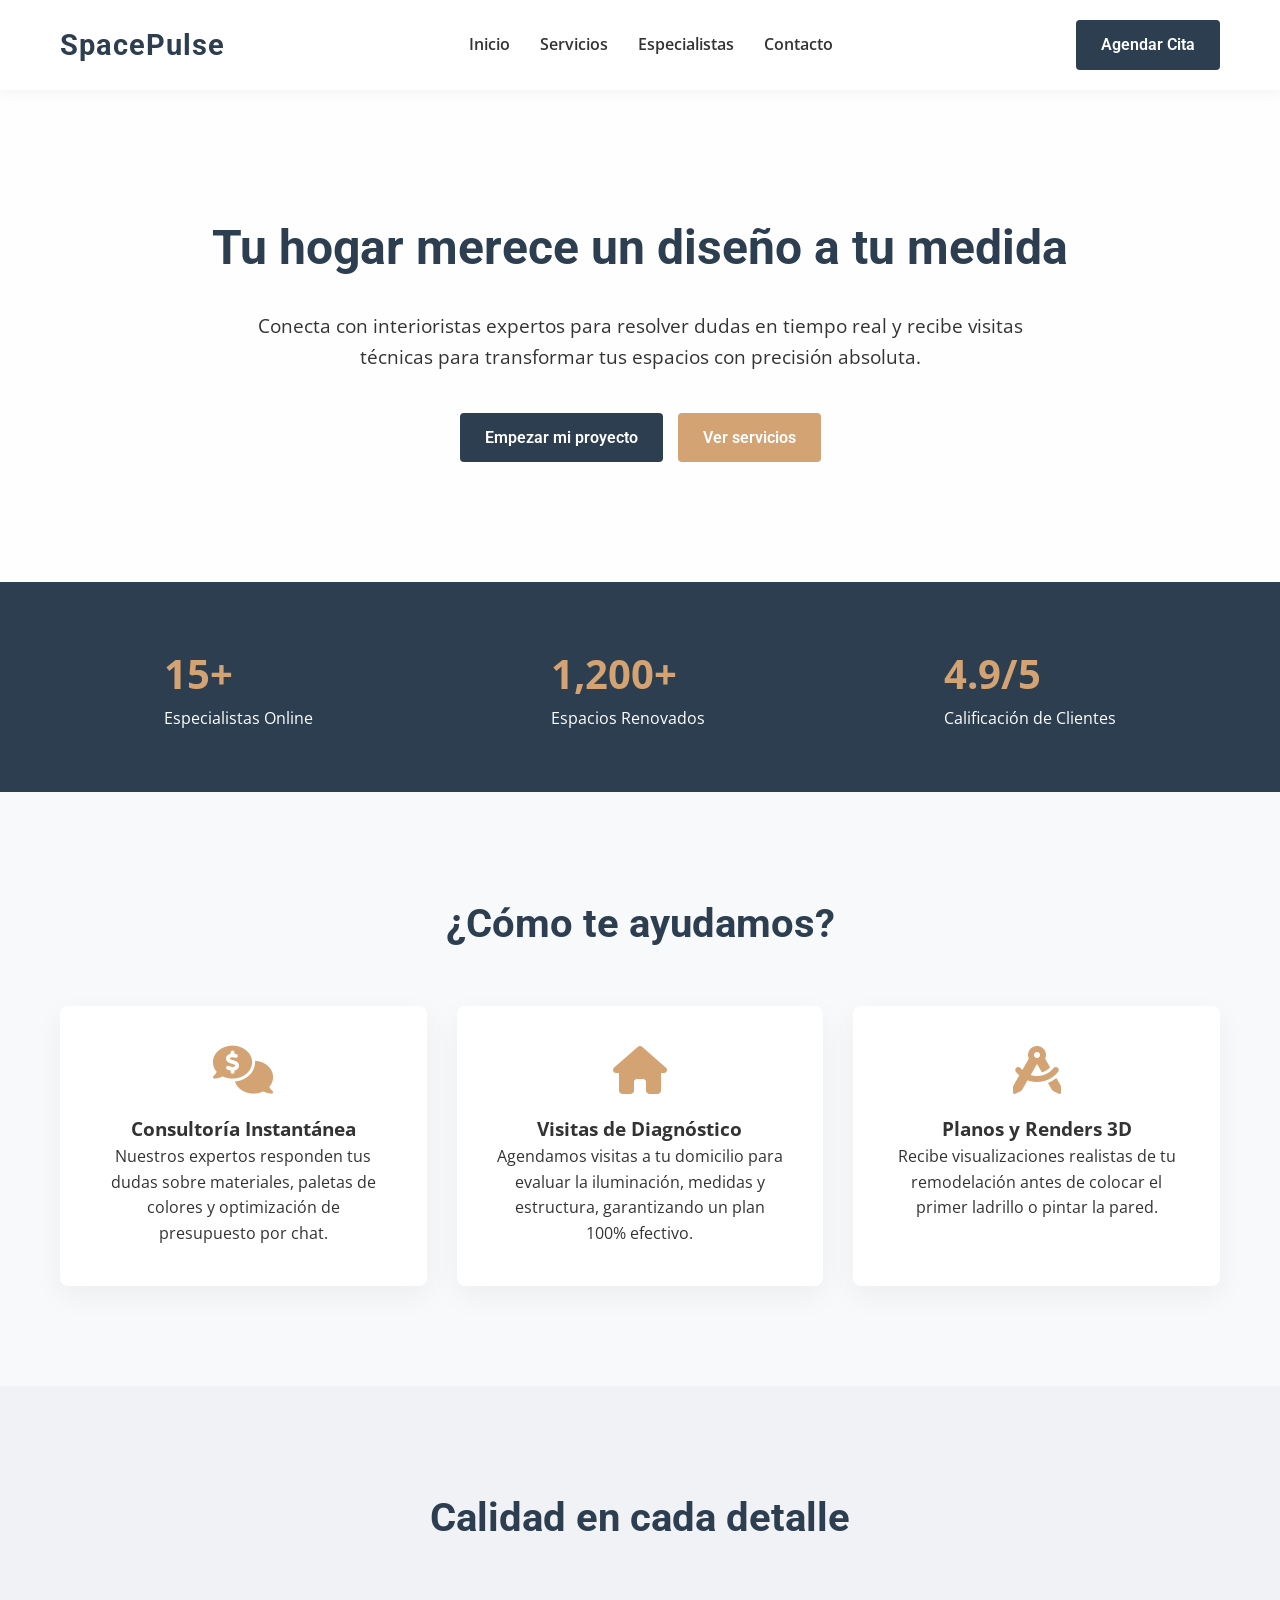
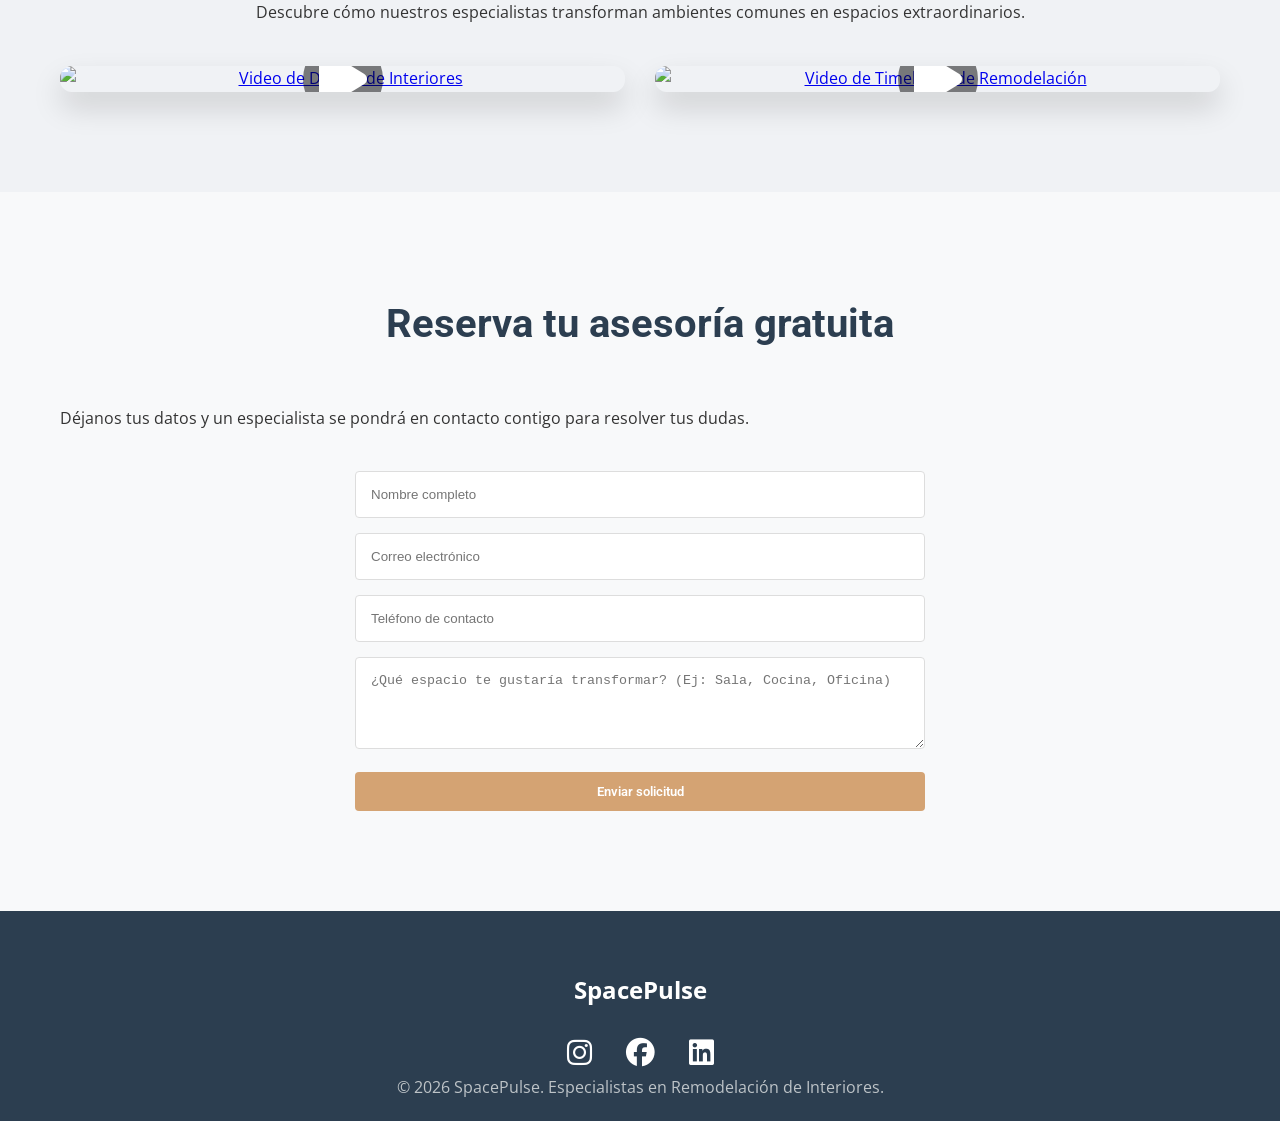
==== public/assets/index.html @ 31a5b094 "commit add landing page" ====
<!DOCTYPE html>
<html lang="es">
<head>
    <meta charset="UTF-8">
    <meta name="viewport" content="width=device-width, initial-scale=1.0">
    <title>SpacePulse | Diseño y Remodelación Profesional</title>
    <!-- Google Fonts -->
    <link rel="preconnect" href="https://fonts.googleapis.com">
    <link rel="preconnect" href="https://fonts.gstatic.com" crossorigin>
    <link href="https://fonts.googleapis.com/css2?family=Open+Sans:wght@400;600&family=Roboto:wght@500;700&display=swap" rel="stylesheet">
    <!-- Font Awesome -->
    <link rel="stylesheet" href="https://cdnjs.cloudflare.com/ajax/libs/font-awesome/6.1.1/css/all.min.css">
    <link rel="stylesheet" href="styles/styles.css">
</head>
<body>

    <header class="main-header">
        <div class="container header-container">
            <a href="#" class="logo">SpacePulse</a>
            <button id="menu-toggle" class="btn-menu" aria-label="Abrir menú">
                <i class="fas fa-bars"></i>
            </button>
            <nav id="navbar">
                <ul class="nav-list">
                    <li><a href="#home" class="nav-link">Inicio</a></li>
                    <li><a href="#services" class="nav-link">Servicios</a></li>
                    <li><a href="#experts" class="nav-link">Especialistas</a></li>
                    <li><a href="#contact" class="nav-link">Contacto</a></li>
                    <li class="nav-cta-mobile"><a href="#contact" class="btn btn-primary">Agendar Cita</a></li>
                </ul>
            </nav>
            <div class="header-actions">
                <a href="#contact" class="btn btn-primary btn-cta-header">Agendar Cita</a>
            </div>
        </div>
    </header>

    <main>
        <!-- Hero Section -->
        <section id="home" class="hero-section">
            <div class="container">
                <h1 class="hero-title">Tu hogar merece un diseño a tu medida</h1>
                <p class="hero-text">Conecta con interioristas expertos para resolver dudas en tiempo real y recibe visitas técnicas para transformar tus espacios con precisión absoluta.</p>
                <div class="hero-buttons">
                    <a href="#contact" class="btn btn-primary">Empezar mi proyecto</a>
                    <a href="#services" class="btn btn-accent">Ver servicios</a>
                </div>
            </div>
        </section>

        <!-- KPIs Section -->
        <section class="stats-section">
            <div class="container stats-grid">
                <div class="stat-card">
                    <span class="stat-number">15+</span>
                    <p>Especialistas Online</p>
                </div>
                <div class="stat-card">
                    <span class="stat-number">1,200+</span>
                    <p>Espacios Renovados</p>
                </div>
                <div class="stat-card">
                    <span class="stat-number">4.9/5</span>
                    <p>Calificación de Clientes</p>
                </div>
            </div>
        </section>

        <!-- Services Section -->
        <section id="services" class="services-section">
            <div class="container">
                <h2 class="section-title">¿Cómo te ayudamos?</h2>
                <div class="services-grid">
                    <article class="service-card">
                        <i class="fas fa-comments-dollar service-icon"></i>
                        <h3 class="service-title">Consultoría Instantánea</h3>
                        <p>Nuestros expertos responden tus dudas sobre materiales, paletas de colores y optimización de presupuesto por chat.</p>
                    </article>

                    <article class="service-card">
                        <i class="fas fa-home service-icon"></i>
                        <h3 class="service-title">Visitas de Diagnóstico</h3>
                        <p>Agendamos visitas a tu domicilio para evaluar la iluminación, medidas y estructura, garantizando un plan 100% efectivo.</p>
                    </article>

                    <article class="service-card">
                        <i class="fas fa-drafting-compass service-icon"></i>
                        <h3 class="service-title">Planos y Renders 3D</h3>
                        <p>Recibe visualizaciones realistas de tu remodelación antes de colocar el primer ladrillo o pintar la pared.</p>
                    </article>
                </div>
            </div>
        </section>

        <!-- Impact Section / Video -->
        <section id="experts" class="impact-section">
            <div class="container text-center">
                <h2 class="section-title">Calidad en cada detalle</h2>
                <p>Descubre cómo nuestros especialistas transforman ambientes comunes en espacios extraordinarios.</p>
                <div class="videos-container">
                    <a href="https://www.youtube.com/watch?v=D2PZUB_lDCk" target="_blank" class="video-link">
                        <img src="https://img.youtube.com/vi/D2PZUB_lDCk/hqdefault.jpg" alt="Video de Diseño de Interiores" class="video-thumbnail">
                        <div class="video-play-button"><i class="fas fa-play"></i></div>
                    </a>
                    <a href="https://www.youtube.com/watch?v=eEzD-Y97ges" target="_blank" class="video-link">
                        <img src="https://img.youtube.com/vi/eEzD-Y97ges.jpg" alt="Video de Timelapse de Remodelación" class="video-thumbnail">
                        <div class="video-play-button"><i class="fas fa-play"></i></div>
                    </a>
                </div>
            </div>
        </section>

        <!-- Contact Section -->
        <section id="contact" class="contact-section">
            <div class="container">
                <h2 class="section-title">Reserva tu asesoría gratuita</h2>
                <p>Déjanos tus datos y un especialista se pondrá en contacto contigo para resolver tus dudas.</p>
                <form id="contact-form" class="contact-form">
                    <input type="text" placeholder="Nombre completo" required>
                    <input type="email" placeholder="Correo electrónico" required>
                    <input type="text" placeholder="Teléfono de contacto" required>
                    <textarea rows="4" placeholder="¿Qué espacio te gustaría transformar? (Ej: Sala, Cocina, Oficina)"></textarea>
                    <button type="submit" class="btn btn-accent full-width">Enviar solicitud</button>
                </form>
            </div>
        </section>
    </main>

    <footer class="main-footer">
        <div class="container">
            <div class="footer-brand">SpacePulse</div>
            <div class="social-icons">
                <a href="#" aria-label="Instagram"><i class="fab fa-instagram"></i></a>
                <a href="#" aria-label="Facebook"><i class="fab fa-facebook"></i></a>
                <a href="#" aria-label="LinkedIn"><i class="fab fa-linkedin"></i></a>
            </div>
            <p>&copy; 2026 SpacePulse. Especialistas en Remodelación de Interiores.</p>
        </div>
    </footer>

    <script src="scripts/profile.js"></script>
</body>
</html>
---- public/assets/styles/styles.css ----
:root {
    --bg-color: #f8f9fa;
    --primary-color: #2c3e50;
    --accent-color: #d4a373;
    --text-color: #333333;
    --white: #ffffff;
    --font-heading: 'Roboto', sans-serif;
    --font-body: 'Open Sans', sans-serif;
}

* {
    box-sizing: border-box;
    margin: 0;
    padding: 0;
}

html {
    scroll-behavior: smooth;
}

body {
    font-family: var(--font-body);
    background-color: var(--bg-color);
    color: var(--text-color);
    line-height: 1.6;
}

.container {
    max-width: 1200px;
    margin: 0 auto;
    padding: 0 20px;
}

.text-center {
    text-align: center;
}

/* --- HEADER --- */
.main-header {
    background-color: var(--white);
    padding: 20px 0;
    box-shadow: 0 2px 15px rgba(0,0,0,0.05);
    position: sticky;
    top: 0;
    z-index: 1000;
}

.header-container {
    display: flex;
    justify-content: space-between;
    align-items: center;
}

.logo {
    font-family: var(--font-heading);
    color: var(--primary-color);
    font-size: 1.8rem;
    font-weight: 700;
    text-decoration: none;
    letter-spacing: 1px;
}

.nav-list {
    display: flex;
    list-style: none;
    gap: 30px;
}

.nav-link {
    text-decoration: none;
    color: var(--text-color);
    font-weight: 600;
    transition: color 0.3s;
}

.nav-link:hover {
    color: var(--accent-color);
}

.btn-menu {
    display: none;
    background: none;
    border: none;
    font-size: 1.5rem;
    color: var(--primary-color);
    cursor: pointer;
}

.nav-cta-mobile {
    display: none;
}

/* --- BOTONES --- */
.btn {
    padding: 12px 25px;
    border-radius: 4px;
    font-family: var(--font-heading);
    font-weight: 600;
    cursor: pointer;
    text-decoration: none;
    display: inline-block;
    transition: all 0.3s;
    border: none;
}

.btn-primary {
    background-color: var(--primary-color);
    color: var(--white);
}

.btn-primary:hover {
    background-color: #1a252f;
    transform: translateY(-2px);
}

.btn-accent {
    background-color: var(--accent-color);
    color: var(--white);
}

.btn-accent:hover {
    background-color: #bc8a5f;
    transform: translateY(-2px);
}

.full-width {
    width: 100%;
}

/* --- HERO --- */
.hero-section {
    padding: 120px 0;
    text-align: center;
    background: linear-gradient(rgba(255,255,255,0.8), rgba(255,255,255,0.8)), 
                url('https://images.unsplash.com/photo-1618221195710-dd6b41faaea6?auto=format&fit=crop&q=80&w=1200');
    background-size: cover;
    background-position: center;
}

.hero-title {
    font-family: var(--font-heading);
    font-size: 3rem;
    margin-bottom: 25px;
    color: var(--primary-color);
}

.hero-text {
    font-size: 1.2rem;
    margin-bottom: 40px;
    max-width: 800px;
    margin: 0 auto 40px;
}

.hero-buttons {
    display: flex;
    justify-content: center;
    gap: 15px;
}

/* --- STATS --- */
.stats-section {
    padding: 60px 0;
    background-color: var(--primary-color);
    color: var(--white);
}

.stats-grid {
    display: flex;
    justify-content: space-around;
    flex-wrap: wrap;
    gap: 30px;
}

.stat-number {
    font-size: 2.5rem;
    font-weight: 700;
    color: var(--accent-color);
    display: block;
}

/* --- SERVICES --- */
.services-section {
    padding: 100px 0;
}

.section-title {
    text-align: center;
    font-family: var(--font-heading);
    color: var(--primary-color);
    font-size: 2.5rem;
    margin-bottom: 50px;
}

.services-grid {
    display: grid;
    grid-template-columns: repeat(auto-fit, minmax(300px, 1fr));
    gap: 30px;
}

.service-card {
    background: var(--white);
    padding: 40px;
    border-radius: 8px;
    text-align: center;
    box-shadow: 0 10px 30px rgba(0,0,0,0.05);
}

.service-icon {
    font-size: 3rem;
    color: var(--accent-color);
    margin-bottom: 20px;
}

/* --- VIDEO --- */
.impact-section {
    padding: 100px 0;
    background-color: #f0f2f5;
}

.videos-container {
    display: grid;
    grid-template-columns: repeat(auto-fit, minmax(400px, 1fr));
    gap: 30px;
    margin: 40px auto 0;
    max-width: 1840px; /* Ajustado para dos videos anchos */
}

.video-wrapper {
    position: relative;
    padding-bottom: 56.25%;
    height: 0;
    border-radius: 12px;
    overflow: hidden;
    box-shadow: 0 15px 30px rgba(12, 11, 11, 0.15);
}

.video-link {
    position: relative;
    display: block;
    border-radius: 12px;
    overflow: hidden;
    box-shadow: 0 15px 30px rgba(0,0,0,0.15);
    transition: transform 0.3s;
}

.video-link:hover {
    transform: translateY(-5px);
}

.video-thumbnail {
    width: 100%;
    display: block;
}

.video-play-button {
    position: absolute;
    top: 50%;
    left: 50%;
    transform: translate(-50%, -50%);
    font-size: 4rem;
    color: white;
    background: rgba(0,0,0,0.5);
    border-radius: 50%;
    width: 80px;
    height: 80px;
    display: flex;
    justify-content: center;
    align-items: center;
    transition: background 0.3s;
}

.video-link:hover .video-play-button {
    background: rgba(212, 163, 115, 0.8);
}

/* --- CONTACT --- */
.contact-section {
    padding: 100px 0;
}

.contact-form {
    max-width: 600px;
    margin: 40px auto 0;
    padding: 0 15px;
}

.contact-form input, .contact-form textarea {
    width: 100%;
    padding: 15px;
    margin-bottom: 15px;
    border: 1px solid #ddd;
    border-radius: 4px;
}

/* --- FOOTER --- */
.main-footer {
    background-color: var(--primary-color);
    color: #bdc3c7;
    padding: 60px 0 20px;
    text-align: center;
}

.footer-brand {
    color: var(--white);
    font-size: 1.5rem;
    font-weight: 700;
    margin-bottom: 20px;
}

.social-icons a {
    color: var(--white);
    font-size: 1.8rem;
    margin: 0 15px;
}

/* --- RESPONSIVE --- */
@media (max-width: 992px) {
    .services-grid {
        grid-template-columns: 1fr;
    }
}

@media (max-width: 768px) {
    .header-container {
        display: flex;
        justify-content: space-between;
        align-items: center;
        position: absolute;
        top: 100%;
        left: 0;
        width: 100%;
        background: var(--white);
        padding: 20px;
        box-shadow: 0 5px 10px rgba(0,0,0,0.1);
        text-align: center;
    }
    
    .nav-list {
        display: none;
        flex-direction: column;
        position: absolute;
        top: 100%;
        left: 0;
        width: 100%;
        background: var(--white);
        padding: 20px;
        box-shadow: 0 5px 10px rgba(0,0,0,0.1);
    }
    
    .nav-list.active {
        display: flex;
    }

    .nav-cta-mobile {
        display: block;
        margin-top: 15px;
    }

    .btn-menu {
        display: block;
    }

    .hero-title { 
        font-size: 2.2rem; 
    }

    .hero-buttons { 
        flex-direction: column; 
        align-items: center; 
    }

    .hero-buttons .btn { 
        width: 100%; 
        max-width: 300px; 
    }

    .stats-grid {
        flex-direction: column;
        gap: 40px;
    }

    .videos-container {
        grid-template-columns: 1fr;
    }

    .contact-form {
        padding: 0 15px;
    }
}
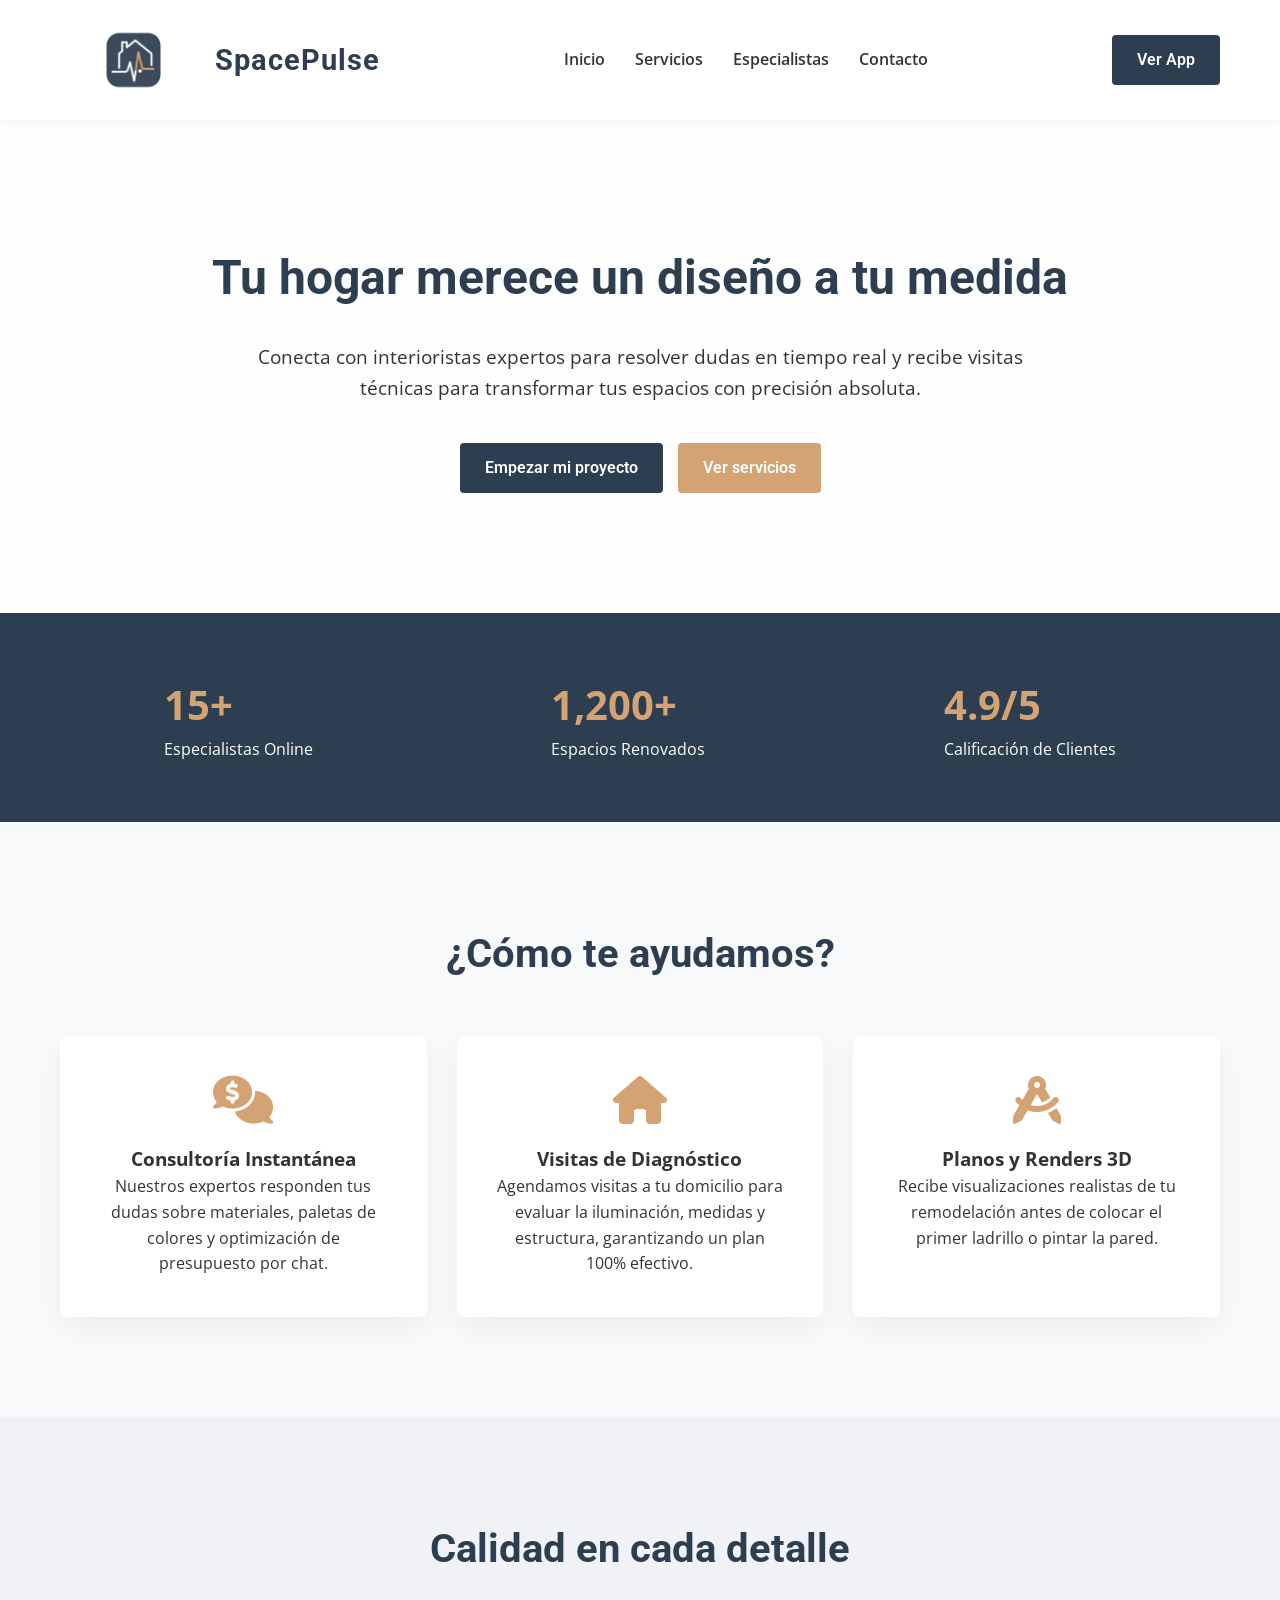
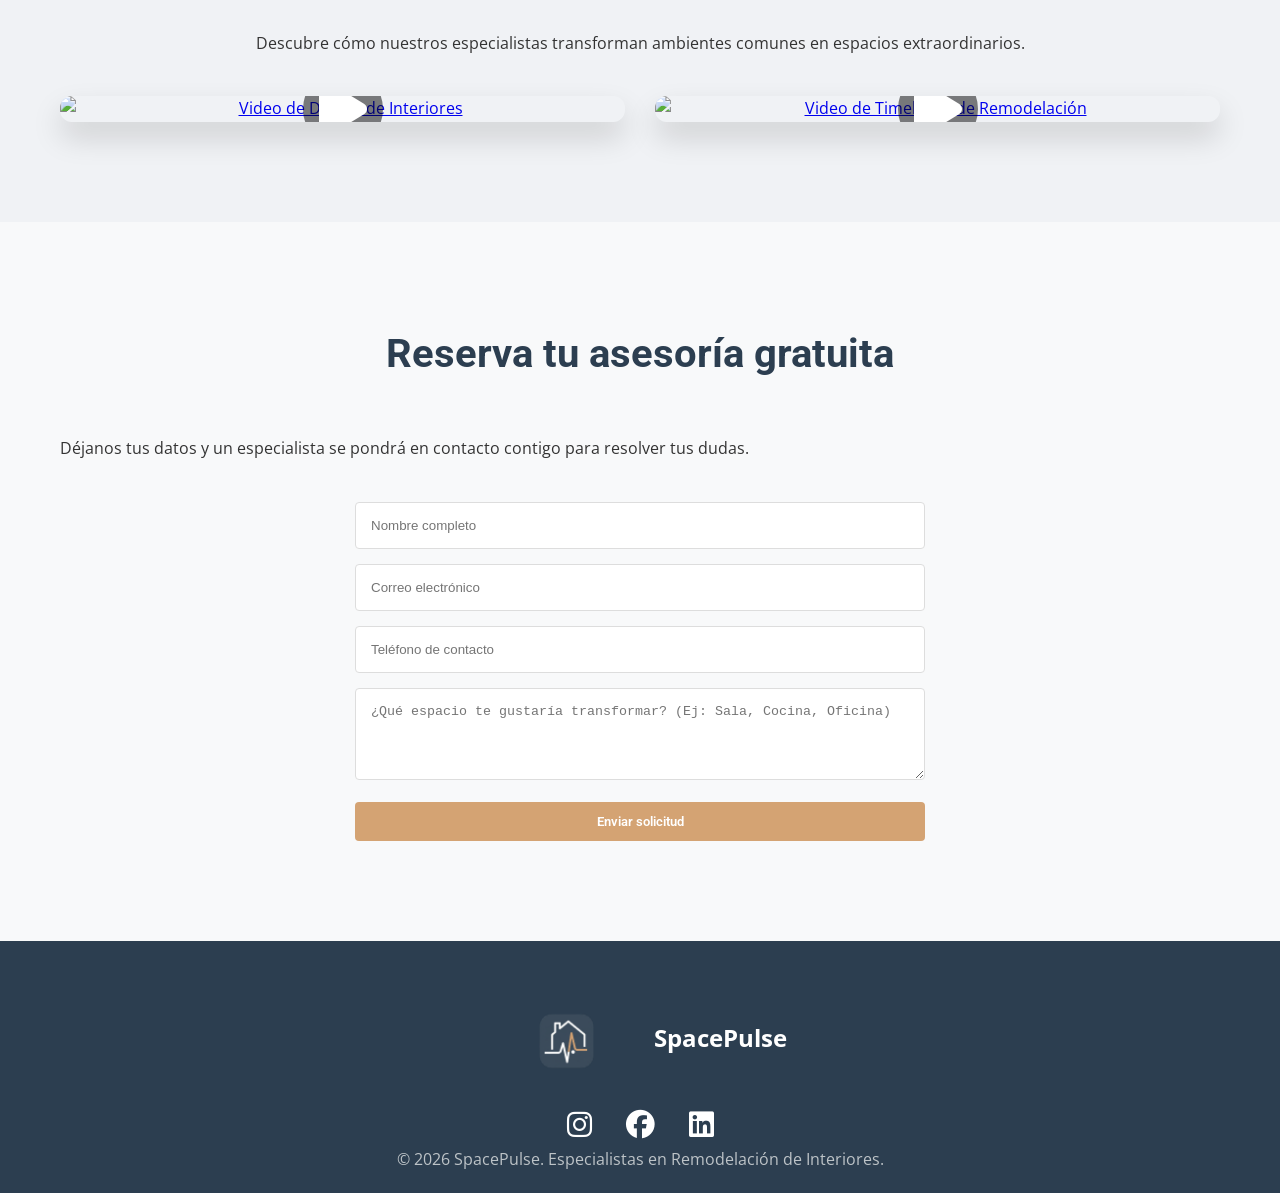
==== commit 3656e7c6: "Logo Agregado" ====
--- a/public/assets/index.html
+++ b/public/assets/index.html
@@ -16,7 +16,10 @@
 
     <header class="main-header">
         <div class="container header-container">
-            <a href="#" class="logo">SpacePulse</a>
+            <a href="#" class="logo">
+                <img src="image/SpacePulse_Icon.png" alt="SpacePulse Logo" class="logo-icon">
+                SpacePulse
+            </a>
             <button id="menu-toggle" class="btn-menu" aria-label="Abrir menú">
                 <i class="fas fa-bars"></i>
             </button>
@@ -26,11 +29,11 @@
                     <li><a href="#services" class="nav-link">Servicios</a></li>
                     <li><a href="#experts" class="nav-link">Especialistas</a></li>
                     <li><a href="#contact" class="nav-link">Contacto</a></li>
-                    <li class="nav-cta-mobile"><a href="#contact" class="btn btn-primary">Agendar Cita</a></li>
+                    <li class="nav-cta-mobile"><a href="javascript:void(0);" class="btn btn-primary">Ver App</a></li>
                 </ul>
             </nav>
             <div class="header-actions">
-                <a href="#contact" class="btn btn-primary btn-cta-header">Agendar Cita</a>
+                <a href="javascript:void(0);" class="btn btn-primary btn-cta-header">Ver App</a>
             </div>
         </div>
     </header>
@@ -128,7 +131,10 @@
 
     <footer class="main-footer">
         <div class="container">
-            <div class="footer-brand">SpacePulse</div>
+            <div class="footer-brand">
+                <img src="image/SpacePulse_Icon.png" alt="SpacePulse Logo" class="logo-icon">
+                SpacePulse
+            </div>
             <div class="social-icons">
                 <a href="#" aria-label="Instagram"><i class="fab fa-instagram"></i></a>
                 <a href="#" aria-label="Facebook"><i class="fab fa-facebook"></i></a>
--- a/public/assets/styles/styles.css
+++ b/public/assets/styles/styles.css
@@ -58,6 +58,14 @@
     font-weight: 700;
     text-decoration: none;
     letter-spacing: 1px;
+    display: flex;
+    align-items: center;
+}
+
+.logo-icon {
+    height: 5rem; /* Aumentado para mayor visibilidad */
+    margin-right: 8px; /* Reducido para juntar más el logo y el texto */
+    vertical-align: middle; /* Alinea verticalmente con el texto */
 }
 
 .nav-list {
